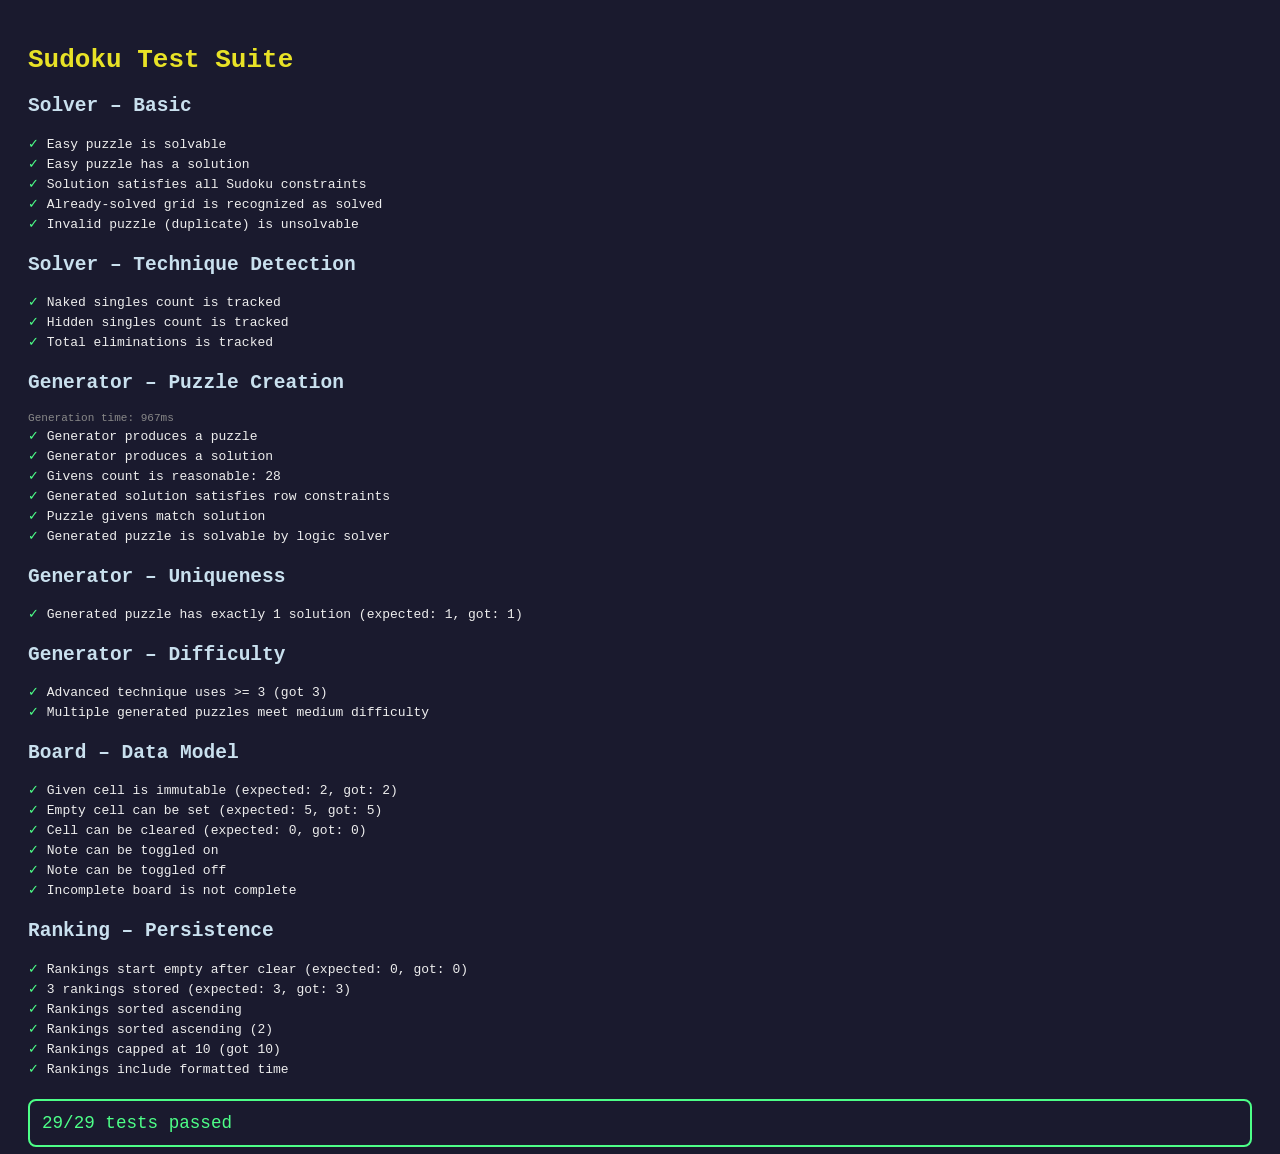
==== tests/test-runner.html @ 89fc482c "Add files via upload" ====
<!DOCTYPE html>
<html lang="de">
<head>
  <meta charset="UTF-8">
  <meta name="viewport" content="width=device-width, initial-scale=1.0">
  <title>Sudoku Tests</title>
  <style>
    body { font-family: monospace; background: #1a1a2e; color: #eee; padding: 20px; }
    h1 { color: #E8E226; }
    h2 { color: #C9E0EE; margin-top: 20px; }
    .pass { color: #4dff88; }
    .fail { color: #ff4d4d; }
    .summary { margin-top: 20px; padding: 12px; border: 2px solid; border-radius: 8px; font-size: 1.1rem; }
    .summary.all-pass { border-color: #4dff88; color: #4dff88; }
    .summary.has-fail { border-color: #ff4d4d; color: #ff4d4d; }
    .test-line { padding: 2px 0; }
    .duration { color: #888; font-size: 0.85em; }
  </style>
</head>
<body>
  <h1>Sudoku Test Suite</h1>
  <div id="output"></div>
  <div id="summary"></div>

  <script type="module">
    const output = document.getElementById('output');
    const summaryEl = document.getElementById('summary');
    let passed = 0, failed = 0, currentGroup = '';

    function group(name) {
      currentGroup = name;
      const h = document.createElement('h2');
      h.textContent = name;
      output.appendChild(h);
    }

    function assert(condition, message) {
      const div = document.createElement('div');
      div.className = 'test-line';
      if (condition) {
        passed++;
        div.innerHTML = `<span class="pass">✓</span> ${message}`;
      } else {
        failed++;
        div.innerHTML = `<span class="fail">✗</span> ${message}`;
        console.error(`FAIL: ${currentGroup} > ${message}`);
      }
      output.appendChild(div);
    }

    function assertEqual(actual, expected, message) {
      const eq = actual === expected;
      assert(eq, `${message} (expected: ${expected}, got: ${actual})`);
    }

    function showSummary() {
      const total = passed + failed;
      summaryEl.className = `summary ${failed === 0 ? 'all-pass' : 'has-fail'}`;
      summaryEl.textContent = `${passed}/${total} tests passed${failed > 0 ? `, ${failed} failed` : ''}`;
    }

    // Import modules
    const { solvePuzzle, analyzeDifficulty, isMediumDifficulty } = await import('../js/solver.js');
    const { generatePuzzle, countSolutions } = await import('../js/generator.js');
    const { createBoard } = await import('../js/board.js');
    const { getRankings, addRanking, clearRankings } = await import('../js/ranking.js');

    // --- Solver Tests ---
    group('Solver – Basic');

    // Known easy puzzle (solvable with singles only)
    const easyPuzzle = [
      [5,3,0,0,7,0,0,0,0],
      [6,0,0,1,9,5,0,0,0],
      [0,9,8,0,0,0,0,6,0],
      [8,0,0,0,6,0,0,0,3],
      [4,0,0,8,0,3,0,0,1],
      [7,0,0,0,2,0,0,0,6],
      [0,6,0,0,0,0,2,8,0],
      [0,0,0,4,1,9,0,0,5],
      [0,0,0,0,8,0,0,7,9]
    ];
    const easyResult = solvePuzzle(easyPuzzle);
    assert(easyResult.solved, 'Easy puzzle is solvable');
    assert(easyResult.solution !== null, 'Easy puzzle has a solution');

    // Verify solution is valid
    if (easyResult.solution) {
      let valid = true;
      for (let r = 0; r < 9; r++) {
        const rowSet = new Set(easyResult.solution[r]);
        if (rowSet.size !== 9) valid = false;
      }
      for (let c = 0; c < 9; c++) {
        const colSet = new Set();
        for (let r = 0; r < 9; r++) colSet.add(easyResult.solution[r][c]);
        if (colSet.size !== 9) valid = false;
      }
      assert(valid, 'Solution satisfies all Sudoku constraints');
    }

    // Already solved grid
    const solvedGrid = easyResult.solution;
    if (solvedGrid) {
      const solvedResult = solvePuzzle(solvedGrid);
      assert(solvedResult.solved, 'Already-solved grid is recognized as solved');
    }

    // Invalid puzzle (duplicate in row)
    const invalidPuzzle = [
      [5,5,0,0,7,0,0,0,0],
      [6,0,0,1,9,5,0,0,0],
      [0,9,8,0,0,0,0,6,0],
      [8,0,0,0,6,0,0,0,3],
      [4,0,0,8,0,3,0,0,1],
      [7,0,0,0,2,0,0,0,6],
      [0,6,0,0,0,0,2,8,0],
      [0,0,0,4,1,9,0,0,5],
      [0,0,0,0,8,0,0,7,9]
    ];
    const invalidResult = solvePuzzle(invalidPuzzle);
    assert(!invalidResult.solved, 'Invalid puzzle (duplicate) is unsolvable');

    group('Solver – Technique Detection');
    if (easyResult.log.length > 0) {
      const metrics = analyzeDifficulty(easyResult.log);
      assert(metrics.nakedSingles >= 0, 'Naked singles count is tracked');
      assert(metrics.hiddenSingles >= 0, 'Hidden singles count is tracked');
      assert(typeof metrics.totalEliminations === 'number', 'Total eliminations is tracked');
    }

    // --- Generator Tests ---
    group('Generator – Puzzle Creation');

    const startGen = performance.now();
    const gen = generatePuzzle();
    const genTime = performance.now() - startGen;
    const timeDiv = document.createElement('div');
    timeDiv.className = 'test-line duration';
    timeDiv.textContent = `Generation time: ${Math.round(genTime)}ms`;
    output.appendChild(timeDiv);

    assert(gen.puzzle !== null, 'Generator produces a puzzle');
    assert(gen.solution !== null, 'Generator produces a solution');

    // Count givens
    let givens = 0;
    for (let r = 0; r < 9; r++) {
      for (let c = 0; c < 9; c++) {
        if (gen.puzzle[r][c] !== 0) givens++;
      }
    }
    assert(givens >= 28 && givens <= 50, `Givens count is reasonable: ${givens}`);

    // Verify solution validity
    let solValid = true;
    for (let r = 0; r < 9 && solValid; r++) {
      const s = new Set(gen.solution[r]);
      if (s.size !== 9) solValid = false;
    }
    assert(solValid, 'Generated solution satisfies row constraints');

    // Verify puzzle matches solution for givens
    let matchesOk = true;
    for (let r = 0; r < 9; r++) {
      for (let c = 0; c < 9; c++) {
        if (gen.puzzle[r][c] !== 0 && gen.puzzle[r][c] !== gen.solution[r][c]) {
          matchesOk = false;
        }
      }
    }
    assert(matchesOk, 'Puzzle givens match solution');

    // Verify solvable by logic solver
    const recheck = solvePuzzle(gen.puzzle);
    assert(recheck.solved, 'Generated puzzle is solvable by logic solver');

    group('Generator – Uniqueness');
    const solCount = countSolutions(gen.puzzle);
    assertEqual(solCount, 1, 'Generated puzzle has exactly 1 solution');

    group('Generator – Difficulty');
    if (gen.difficulty) {
      assert(gen.difficulty.advancedTechniqueUses >= 3,
        `Advanced technique uses >= 3 (got ${gen.difficulty.advancedTechniqueUses})`);
    }

    // Generate a few more and check consistency
    let difficultyConsistent = true;
    for (let i = 0; i < 3; i++) {
      const g = generatePuzzle();
      const r = solvePuzzle(g.puzzle);
      if (!r.solved) { difficultyConsistent = false; break; }
      if (!isMediumDifficulty(r.log) && !g.fallback) { difficultyConsistent = false; break; }
    }
    assert(difficultyConsistent, 'Multiple generated puzzles meet medium difficulty');

    // --- Board Tests ---
    group('Board – Data Model');

    const board = createBoard(gen.puzzle, gen.solution);

    // Given cells are immutable
    const givenCell = (() => {
      for (let r = 0; r < 9; r++)
        for (let c = 0; c < 9; c++)
          if (gen.puzzle[r][c] !== 0) return [r, c];
    })();
    if (givenCell) {
      const [gr, gc] = givenCell;
      const origVal = board.getCell(gr, gc).value;
      board.setCell(gr, gc, origVal === 1 ? 2 : 1);
      assertEqual(board.getCell(gr, gc).value, origVal, 'Given cell is immutable');
    }

    // Empty cell can be set
    const emptyCell = (() => {
      for (let r = 0; r < 9; r++)
        for (let c = 0; c < 9; c++)
          if (gen.puzzle[r][c] === 0) return [r, c];
    })();
    if (emptyCell) {
      const [er, ec] = emptyCell;
      board.setCell(er, ec, 5);
      assertEqual(board.getCell(er, ec).value, 5, 'Empty cell can be set');
      board.clearCell(er, ec);
      assertEqual(board.getCell(er, ec).value, 0, 'Cell can be cleared');
    }

    // Notes
    if (emptyCell) {
      const [er, ec] = emptyCell;
      board.toggleNote(er, ec, 3);
      assert(board.getCell(er, ec).notes.has(3), 'Note can be toggled on');
      board.toggleNote(er, ec, 3);
      assert(!board.getCell(er, ec).notes.has(3), 'Note can be toggled off');
    }

    // Completion
    assert(!board.isComplete(), 'Incomplete board is not complete');

    // --- Ranking Tests ---
    group('Ranking – Persistence');

    clearRankings();
    assertEqual(getRankings().length, 0, 'Rankings start empty after clear');

    addRanking({ time: 120000, date: '26.03.2026' });
    addRanking({ time: 90000, date: '26.03.2026' });
    addRanking({ time: 150000, date: '26.03.2026' });

    const ranks = getRankings();
    assertEqual(ranks.length, 3, '3 rankings stored');
    assert(ranks[0].time <= ranks[1].time, 'Rankings sorted ascending');
    assert(ranks[1].time <= ranks[2].time, 'Rankings sorted ascending (2)');

    // Top 10 cap
    for (let i = 0; i < 10; i++) {
      addRanking({ time: 60000 + i * 1000, date: '26.03.2026' });
    }
    const capped = getRankings();
    assert(capped.length <= 10, `Rankings capped at 10 (got ${capped.length})`);

    // Formatted time
    assert(capped[0].formattedTime !== undefined, 'Rankings include formatted time');

    clearRankings();

    // --- Summary ---
    showSummary();
  </script>
</body>
</html>
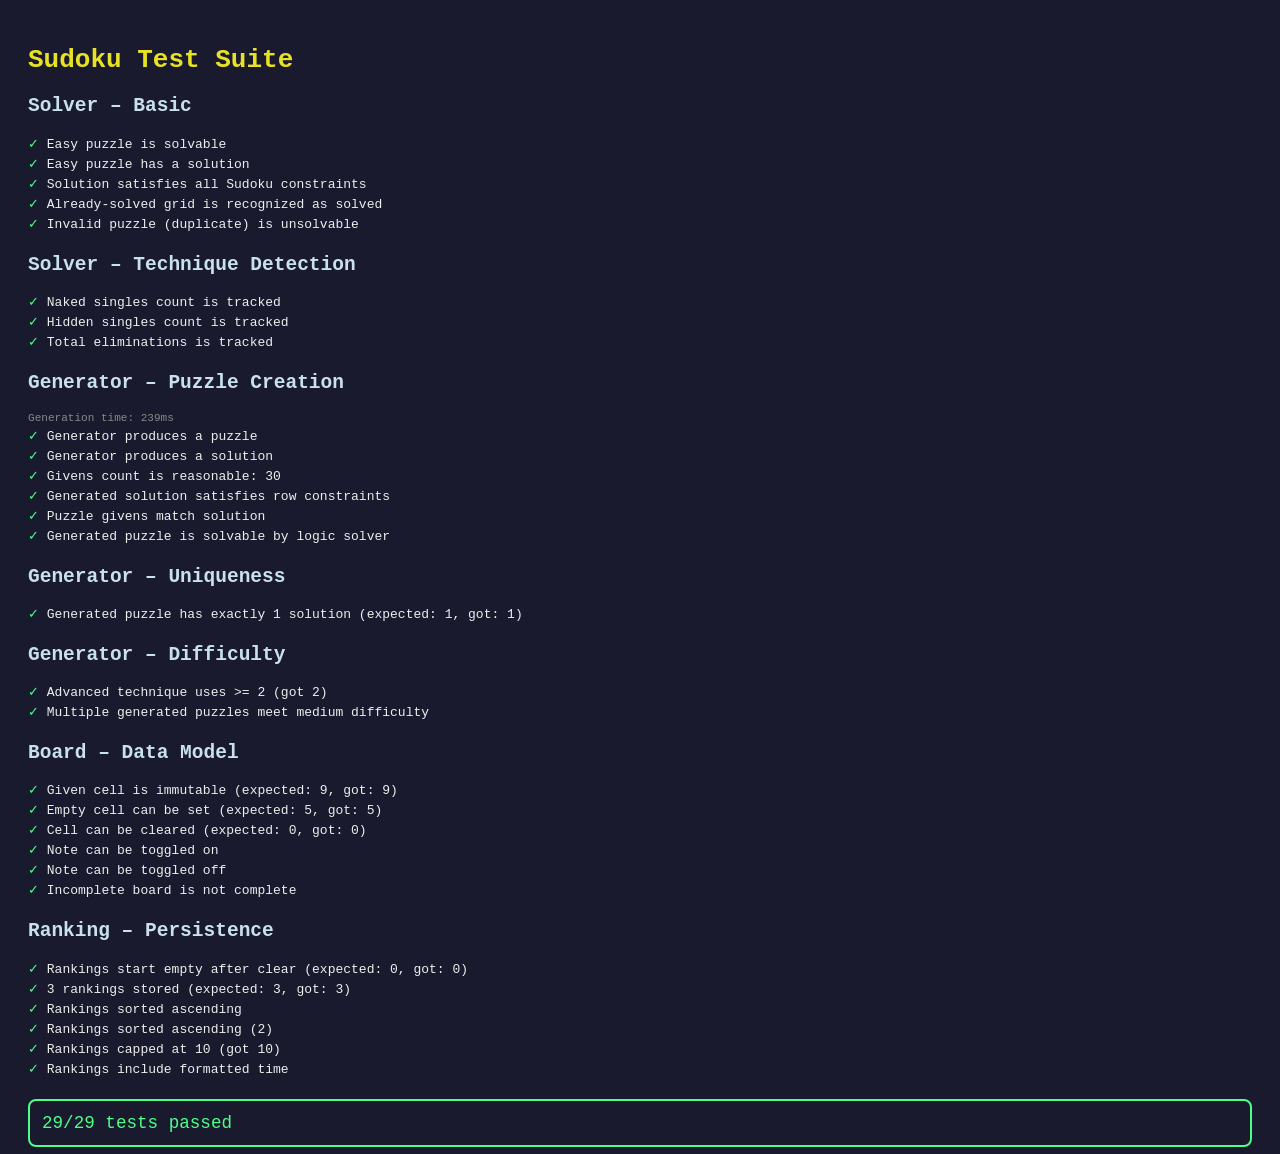
==== commit 5da045a3: "Add files via upload" ====
--- a/tests/test-runner.html
+++ b/tests/test-runner.html
@@ -150,7 +150,7 @@
         if (gen.puzzle[r][c] !== 0) givens++;
       }
     }
-    assert(givens >= 28 && givens <= 50, `Givens count is reasonable: ${givens}`);
+    assert(givens >= 30 && givens <= 50, `Givens count is reasonable: ${givens}`);
 
     // Verify solution validity
     let solValid = true;
@@ -181,8 +181,8 @@
 
     group('Generator – Difficulty');
     if (gen.difficulty) {
-      assert(gen.difficulty.advancedTechniqueUses >= 3,
-        `Advanced technique uses >= 3 (got ${gen.difficulty.advancedTechniqueUses})`);
+      assert(gen.difficulty.advancedTechniqueUses >= 2,
+        `Advanced technique uses >= 2 (got ${gen.difficulty.advancedTechniqueUses})`);
     }
 
     // Generate a few more and check consistency
